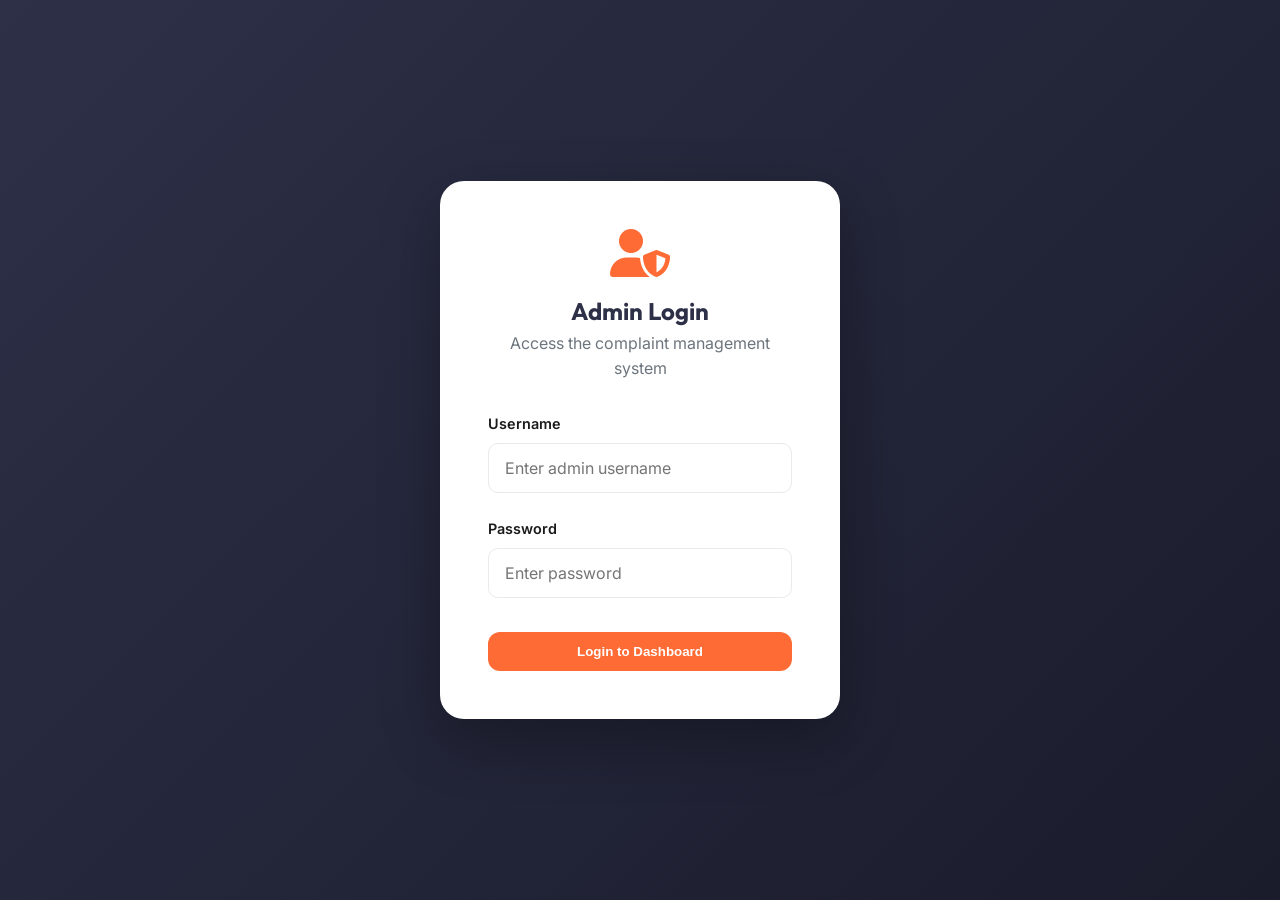
==== frontend/admin.html @ 612dfb6d "Initial commit: Tejas Indane Complaint System with Flask & SQL" ====
<!DOCTYPE html>
<html lang="en">
<head>
    <meta charset="UTF-8">
    <meta name="viewport" content="width=device-width, initial-scale=1.0">
    <title>Admin Dashboard | Tejas Indane</title>
    <link rel="stylesheet" href="style.css">
    <link href="https://cdnjs.cloudflare.com/ajax/libs/font-awesome/6.4.0/css/all.min.css" rel="stylesheet">
</head>
<body class="admin-body">
    <!-- Login Section -->
    <div id="loginSection" class="auth-container">
        <div class="auth-card">
            <div style="text-align: center; margin-bottom: 30px;">
                <i class="fas fa-user-shield" style="font-size: 3rem; color: var(--primary); margin-bottom: 15px;"></i>
                <h2 style="font-family: 'Outfit'; color: var(--secondary);">Admin Login</h2>
                <p style="color: var(--text-muted);">Access the complaint management system</p>
            </div>
            <form id="loginForm">
                <div class="form-group">
                    <label>Username</label>
                    <input type="text" id="username" placeholder="Enter admin username" required>
                </div>
                <div class="form-group">
                    <label>Password</label>
                    <input type="password" id="password" placeholder="Enter password" required>
                </div>
                <button type="submit" class="btn-primary" style="width: 100%; justify-content: center; margin-top: 10px;">
                    Login to Dashboard
                </button>
            </form>
            <p id="loginError" style="color: var(--danger); text-align: center; margin-top: 15px; font-size: 0.9rem; display: none;"></p>
        </div>
    </div>

    <!-- Dashboard Section -->
    <div id="dashboardSection" style="display: none;">
        <header class="admin-header">
            <div class="container" style="display: flex; justify-content: space-between; align-items: center;">
                <div style="display: flex; align-items: center; gap: 15px;">
                    <i class="fas fa-fire-alt" style="font-size: 2rem; color: var(--primary);"></i>
                    <h1 style="font-size: 1.5rem; letter-spacing: -0.5px;">ADMIN PANEL</h1>
                </div>
                <div style="display: flex; align-items: center; gap: 20px;">
                    <span id="adminName" style="font-weight: 500; font-size: 0.9rem;"></span>
                    <button id="logoutBtn" class="btn-primary" style="background: rgba(255,255,255,0.1); border: 1px solid rgba(255,255,255,0.2);">
                        <i class="fas fa-sign-out-alt"></i> Logout
                    </button>
                </div>
            </div>
        </header>

        <div class="container">
            <div class="stats-grid">
                <div class="stat-card">
                    <h3>Total Complaints</h3>
                    <div id="totalCount" class="value">0</div>
                </div>
                <div class="stat-card">
                    <h3>Pending Tasks</h3>
                    <div id="pendingCount" class="value" style="color: var(--primary);">0</div>
                </div>
                <div class="stat-card">
                    <h3>Resolved</h3>
                    <div id="resolvedCount" class="value" style="color: var(--success);">0</div>
                </div>
            </div>

            <div class="table-container">
                <div style="padding: 20px; border-bottom: 1px solid #EEE; display: flex; justify-content: space-between; align-items: center;">
                    <h2 style="font-size: 1.2rem;">Recent Complaints</h2>
                    <button id="refreshBtn" style="background: none; border: none; color: var(--primary); cursor: pointer; font-weight: 600;">
                        <i class="fas fa-sync-alt"></i> Refresh Data
                    </button>
                </div>
                <div style="overflow-x: auto;">
                    <table id="complaintsTable">
                        <thead>
                            <tr>
                                <th>Date</th>
                                <th>Customer Info</th>
                                <th>Type</th>
                                <th>Description</th>
                                <th>Status</th>
                                <th>Actions</th>
                            </tr>
                        </thead>
                        <tbody id="complaintsList">
                            <!-- Data will be loaded here -->
                        </tbody>
                    </table>
                </div>
            </div>
        </div>
    </div>

    <script src="admin-script.js"></script>
</body>
</html>
---- frontend/style.css ----
@import url('https://fonts.googleapis.com/css2?family=Inter:wght@300;400;500;600;700&family=Outfit:wght@400;600;700&display=swap');

:root {
    --primary: #FF6B35;
    --primary-dark: #E85D2A;
    --secondary: #2D3047;
    --accent: #F7C59F;
    --bg-light: #F8F9FA;
    --white: #FFFFFF;
    --text-main: #1A1A1A;
    --text-muted: #6C757D;
    --success: #2ECC71;
    --warning: #F1C40F;
    --danger: #E74C3C;
    --radius: 12px;
    --shadow: 0 10px 30px rgba(0, 0, 0, 0.08);
    --glass: rgba(255, 255, 255, 0.9);
}

* {
    margin: 0;
    padding: 0;
    box-sizing: border-box;
}

body {
    font-family: 'Inter', sans-serif;
    background-color: var(--bg-light);
    color: var(--text-main);
    line-height: 1.6;
    overflow-x: hidden;
}

h1, h2, h3 {
    font-family: 'Outfit', sans-serif;
    font-weight: 700;
}

.container {
    max-width: 1200px;
    margin: 0 auto;
    padding: 0 24px;
}

/* Header */
header {
    background: var(--glass);
    backdrop-filter: blur(10px);
    height: 80px;
    display: flex;
    align-items: center;
    position: fixed;
    top: 0;
    width: 100%;
    z-index: 1000;
    border-bottom: 1px solid rgba(0,0,0,0.05);
}

header .container {
    display: flex;
    justify-content: space-between;
    align-items: center;
    width: 100%;
}

.logo {
    display: flex;
    align-items: center;
    gap: 12px;
    text-decoration: none;
    color: var(--text-main);
}

.logo i {
    font-size: 2rem;
    color: var(--primary);
}

.logo h1 {
    font-size: 1.4rem;
    letter-spacing: -0.5px;
}

nav {
    display: flex;
    gap: 32px;
}

nav a {
    text-decoration: none;
    color: var(--text-main);
    font-weight: 500;
    font-size: 0.95rem;
    transition: color 0.3s;
}

nav a:hover {
    color: var(--primary);
}

.btn-primary {
    background: var(--primary);
    color: white;
    padding: 12px 24px;
    border-radius: var(--radius);
    text-decoration: none;
    font-weight: 600;
    transition: all 0.3s;
    border: none;
    cursor: pointer;
    display: inline-flex;
    align-items: center;
    gap: 8px;
}

.btn-primary:hover {
    background: var(--primary-dark);
    transform: translateY(-2px);
    box-shadow: 0 8px 20px rgba(255, 107, 53, 0.3);
}

/* Hero Section */
.hero {
    padding: 180px 0 100px;
    background: linear-gradient(135deg, #FFF5F0 0%, #FFF 100%);
    position: relative;
    overflow: hidden;
}

.hero::after {
    content: '';
    position: absolute;
    top: -100px;
    right: -100px;
    width: 400px;
    height: 400px;
    background: var(--primary);
    filter: blur(150px);
    opacity: 0.1;
    z-index: 0;
}

.hero-content {
    max-width: 700px;
    position: relative;
    z-index: 1;
}

.hero h2 {
    font-size: 4rem;
    line-height: 1.1;
    margin-bottom: 24px;
    color: var(--secondary);
}

.hero p {
    font-size: 1.2rem;
    color: var(--text-muted);
    margin-bottom: 40px;
    max-width: 500px;
}

/* Complaint Section */
.complaint-section {
    padding: 100px 0;
}

.form-card {
    background: var(--white);
    padding: 48px;
    border-radius: 24px;
    box-shadow: var(--shadow);
    max-width: 800px;
    margin: 0 auto;
    border: 1px solid rgba(0,0,0,0.02);
}

.form-header {
    text-align: center;
    margin-bottom: 40px;
}

.form-header i {
    font-size: 3rem;
    color: var(--primary);
    margin-bottom: 16px;
}

.form-grid {
    display: grid;
    grid-template-columns: 1fr 1fr;
    gap: 24px;
}

.form-group {
    margin-bottom: 24px;
}

.form-group.full {
    grid-column: span 2;
}

.form-group label {
    display: block;
    margin-bottom: 8px;
    font-weight: 600;
    font-size: 0.9rem;
}

.form-group input, .form-group select, .form-group textarea {
    width: 100%;
    padding: 14px 16px;
    border: 1.5px solid #EAEAEA;
    border-radius: 10px;
    font-family: inherit;
    font-size: 1rem;
    transition: all 0.3s;
}

.form-group input:focus, .form-group select:focus, .form-group textarea:focus {
    outline: none;
    border-color: var(--primary);
    box-shadow: 0 0 0 4px rgba(255, 107, 53, 0.1);
}

/* Contact Info */
.contact-section {
    padding: 100px 0;
    background: var(--secondary);
    color: white;
}

.contact-grid {
    display: grid;
    grid-template-columns: repeat(auto-fit, minmax(300px, 1fr));
    gap: 32px;
}

.contact-card {
    background: rgba(255, 255, 255, 0.05);
    padding: 32px;
    border-radius: 20px;
    display: flex;
    align-items: center;
    gap: 20px;
}

.contact-card i {
    font-size: 2.5rem;
    color: var(--primary);
}

/* Admin Dashboard Styles */
.admin-body {
    background: #F0F2F5;
}

.admin-header {
    background: var(--secondary);
    color: white;
    padding: 20px 0;
    margin-bottom: 40px;
}

.stats-grid {
    display: grid;
    grid-template-columns: repeat(3, 1fr);
    gap: 24px;
    margin-bottom: 40px;
}

.stat-card {
    background: white;
    padding: 24px;
    border-radius: 16px;
    box-shadow: var(--shadow);
    text-align: center;
}

.stat-card h3 {
    font-size: 0.9rem;
    color: var(--text-muted);
    text-transform: uppercase;
    margin-bottom: 8px;
}

.stat-card .value {
    font-size: 2.5rem;
    font-weight: 700;
    color: var(--secondary);
}

.table-container {
    background: white;
    border-radius: 16px;
    box-shadow: var(--shadow);
    overflow: hidden;
}

table {
    width: 100%;
    border-collapse: collapse;
}

th {
    background: #F8F9FA;
    padding: 16px;
    text-align: left;
    font-size: 0.85rem;
    font-weight: 600;
    color: var(--text-muted);
    border-bottom: 1px solid #EEE;
}

td {
    padding: 16px;
    border-bottom: 1px solid #F5F5F5;
    font-size: 0.9rem;
}

.badge {
    padding: 4px 12px;
    border-radius: 20px;
    font-size: 0.75rem;
    font-weight: 600;
}

.badge-pending { background: #FFF4E5; color: #B45309; }
.badge-resolved { background: #E6FFFA; color: #047481; }

.btn-sm {
    padding: 6px 12px;
    font-size: 0.8rem;
    border-radius: 6px;
}

/* Auth Page */
.auth-container {
    height: 100vh;
    display: flex;
    align-items: center;
    justify-content: center;
    background: linear-gradient(135deg, var(--secondary) 0%, #1A1C2C 100%);
}

.auth-card {
    background: white;
    padding: 48px;
    border-radius: 24px;
    width: 100%;
    max-width: 400px;
    box-shadow: 0 20px 60px rgba(0,0,0,0.3);
}

@media (max-width: 768px) {
    .hero h2 { font-size: 2.5rem; }
    .form-grid { grid-template-columns: 1fr; }
    .form-group.full { grid-column: span 1; }
    nav { display: none; }
}
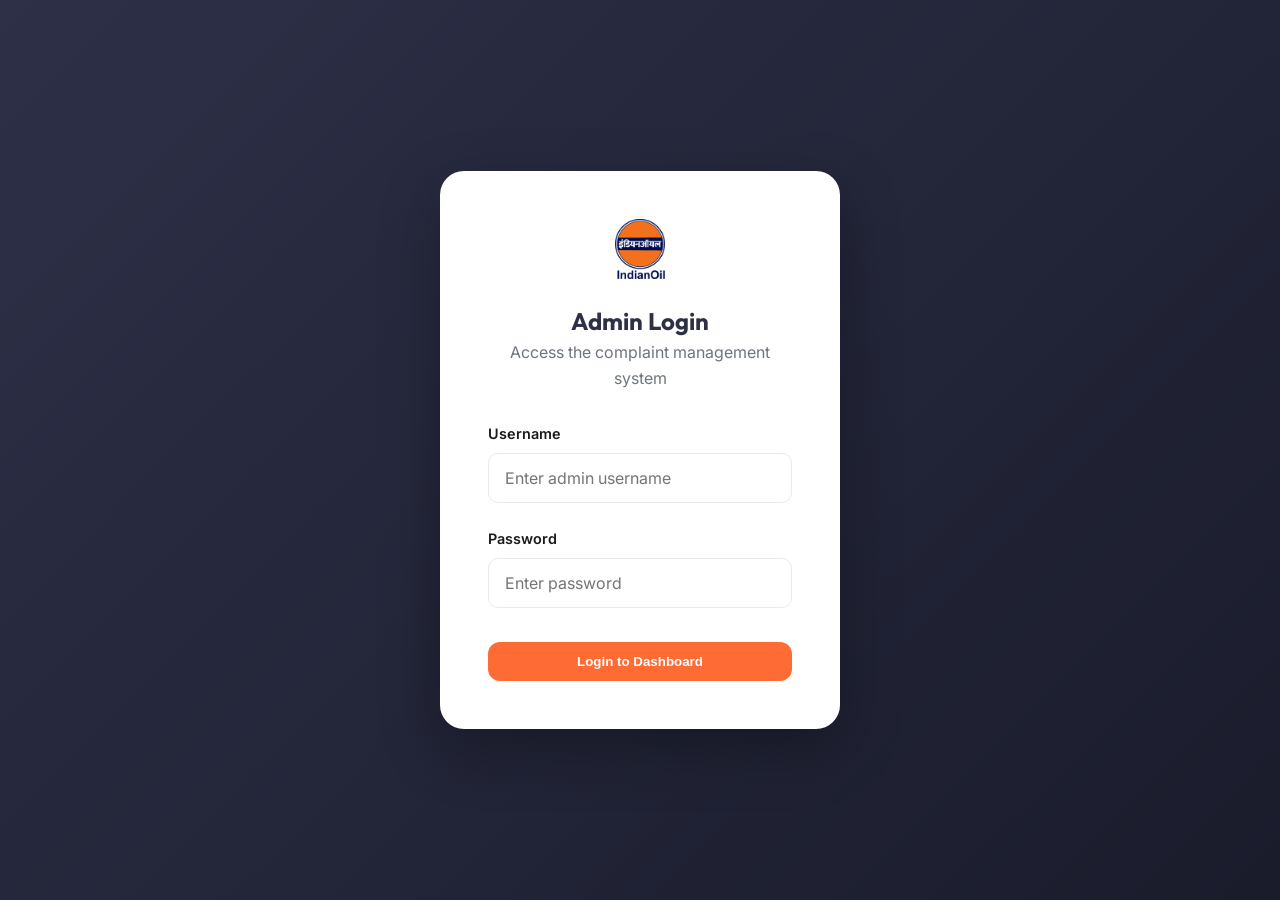
==== commit 0a3347fe: "Integrated official Indian Oil and Tejas Indane logos across the portal" ====
--- a/frontend/admin.html
+++ b/frontend/admin.html
@@ -1,5 +1,6 @@
 <!DOCTYPE html>
 <html lang="en">
+
 <head>
     <meta charset="UTF-8">
     <meta name="viewport" content="width=device-width, initial-scale=1.0">
@@ -7,12 +8,13 @@
     <link rel="stylesheet" href="style.css">
     <link href="https://cdnjs.cloudflare.com/ajax/libs/font-awesome/6.4.0/css/all.min.css" rel="stylesheet">
 </head>
+
 <body class="admin-body">
     <!-- Login Section -->
     <div id="loginSection" class="auth-container">
         <div class="auth-card">
             <div style="text-align: center; margin-bottom: 30px;">
-                <i class="fas fa-user-shield" style="font-size: 3rem; color: var(--primary); margin-bottom: 15px;"></i>
+                <img src="assets/indian_oil_logo.png" alt="Indian Oil Logo" style="height: 60px; margin-bottom: 15px;">
                 <h2 style="font-family: 'Outfit'; color: var(--secondary);">Admin Login</h2>
                 <p style="color: var(--text-muted);">Access the complaint management system</p>
             </div>
@@ -25,11 +27,14 @@
                     <label>Password</label>
                     <input type="password" id="password" placeholder="Enter password" required>
                 </div>
-                <button type="submit" class="btn-primary" style="width: 100%; justify-content: center; margin-top: 10px;">
+                <button type="submit" class="btn-primary"
+                    style="width: 100%; justify-content: center; margin-top: 10px;">
                     Login to Dashboard
                 </button>
             </form>
-            <p id="loginError" style="color: var(--danger); text-align: center; margin-top: 15px; font-size: 0.9rem; display: none;"></p>
+            <p id="loginError"
+                style="color: var(--danger); text-align: center; margin-top: 15px; font-size: 0.9rem; display: none;">
+            </p>
         </div>
     </div>
 
@@ -38,12 +43,13 @@
         <header class="admin-header">
             <div class="container" style="display: flex; justify-content: space-between; align-items: center;">
                 <div style="display: flex; align-items: center; gap: 15px;">
-                    <i class="fas fa-fire-alt" style="font-size: 2rem; color: var(--primary);"></i>
+                    <img src="assets/indian_oil_logo.png" alt="Indian Oil Logo" style="height: 35px;">
                     <h1 style="font-size: 1.5rem; letter-spacing: -0.5px;">ADMIN PANEL</h1>
                 </div>
                 <div style="display: flex; align-items: center; gap: 20px;">
                     <span id="adminName" style="font-weight: 500; font-size: 0.9rem;"></span>
-                    <button id="logoutBtn" class="btn-primary" style="background: rgba(255,255,255,0.1); border: 1px solid rgba(255,255,255,0.2);">
+                    <button id="logoutBtn" class="btn-primary"
+                        style="background: rgba(255,255,255,0.1); border: 1px solid rgba(255,255,255,0.2);">
                         <i class="fas fa-sign-out-alt"></i> Logout
                     </button>
                 </div>
@@ -67,9 +73,11 @@
             </div>
 
             <div class="table-container">
-                <div style="padding: 20px; border-bottom: 1px solid #EEE; display: flex; justify-content: space-between; align-items: center;">
+                <div
+                    style="padding: 20px; border-bottom: 1px solid #EEE; display: flex; justify-content: space-between; align-items: center;">
                     <h2 style="font-size: 1.2rem;">Recent Complaints</h2>
-                    <button id="refreshBtn" style="background: none; border: none; color: var(--primary); cursor: pointer; font-weight: 600;">
+                    <button id="refreshBtn"
+                        style="background: none; border: none; color: var(--primary); cursor: pointer; font-weight: 600;">
                         <i class="fas fa-sync-alt"></i> Refresh Data
                     </button>
                 </div>
@@ -94,6 +102,90 @@
         </div>
     </div>
 
+    <!-- Complaint Details Modal -->
+    <div id="detailsModal" class="modal" style="display: none;">
+        <div class="modal-content">
+            <div style="display: flex; justify-content: space-between; align-items: center; margin-bottom: 24px;">
+                <h2 style="font-family: 'Outfit'; color: var(--secondary);"><i class="fas fa-info-circle"></i> Complaint
+                    Details</h2>
+                <span class="close-modal" onclick="closeModal()"
+                    style="cursor: pointer; font-size: 1.5rem;">&times;</span>
+            </div>
+            <div id="modalBody" class="modal-body">
+                <!-- Details will be loaded here -->
+            </div>
+            <hr style="margin: 24px 0; border: 0; border-top: 1px solid #EEE;">
+            <div class="whatsapp-section">
+                <h3><i class="fab fa-whatsapp"></i> Send Update to Customer</h3>
+                <p style="font-size: 0.85rem; color: var(--text-muted); margin-bottom: 12px;">Type a message to send via
+                    WhatsApp</p>
+                <textarea id="whatsappMessage" rows="3" placeholder="Hello, your complaint regarding..."
+                    style="width: 100%; padding: 12px; border-radius: 8px; border: 1.5px solid #EAEAEA; margin-bottom: 12px;"></textarea>
+                <button id="sendWhatsAppBtn" class="btn-primary"
+                    style="background: #25D366; width: 100%; justify-content: center;">
+                    <i class="fab fa-whatsapp"></i> Send via WhatsApp
+                </button>
+            </div>
+        </div>
+    </div>
+
+    <style>
+        .modal {
+            position: fixed;
+            top: 0;
+            left: 0;
+            width: 100%;
+            height: 100%;
+            background: rgba(0, 0, 0, 0.5);
+            backdrop-filter: blur(4px);
+            z-index: 2000;
+            display: flex;
+            align-items: center;
+            justify-content: center;
+        }
+
+        .modal-content {
+            background: white;
+            padding: 32px;
+            border-radius: 20px;
+            width: 100%;
+            max-width: 500px;
+            box-shadow: 0 20px 60px rgba(0, 0, 0, 0.2);
+            animation: slideUp 0.3s ease;
+        }
+
+        @keyframes slideUp {
+            from {
+                transform: translateY(20px);
+                opacity: 0;
+            }
+
+            to {
+                transform: translateY(0);
+                opacity: 1;
+            }
+        }
+
+        .detail-item {
+            margin-bottom: 16px;
+        }
+
+        .detail-label {
+            font-size: 0.75rem;
+            font-weight: 700;
+            color: var(--text-muted);
+            text-transform: uppercase;
+            margin-bottom: 4px;
+        }
+
+        .detail-value {
+            font-size: 1rem;
+            color: var(--secondary);
+            font-weight: 500;
+        }
+    </style>
+
     <script src="admin-script.js"></script>
 </body>
-</html>
+
+</html>
--- a/frontend/style.css
+++ b/frontend/style.css
@@ -43,7 +43,7 @@
 }
 
 /* Header */
-header {
+.main-header {
     background: var(--glass);
     backdrop-filter: blur(10px);
     height: 80px;
@@ -71,9 +71,10 @@
     color: var(--text-main);
 }
 
-.logo i {
-    font-size: 2rem;
-    color: var(--primary);
+.header-logo {
+    height: 40px;
+    width: auto;
+    object-fit: contain;
 }
 
 .logo h1 {
@@ -146,6 +147,14 @@
     z-index: 1;
 }
 
+.hero-logo {
+    height: 80px;
+    width: auto;
+    margin-bottom: 24px;
+    border-radius: 12px;
+    box-shadow: 0 4px 15px rgba(0,0,0,0.1);
+}
+
 .hero h2 {
     font-size: 4rem;
     line-height: 1.1;
@@ -264,7 +273,7 @@
 
 .stats-grid {
     display: grid;
-    grid-template-columns: repeat(3, 1fr);
+    grid-template-columns: repeat(auto-fit, minmax(200px, 1fr));
     gap: 24px;
     margin-bottom: 40px;
 }
